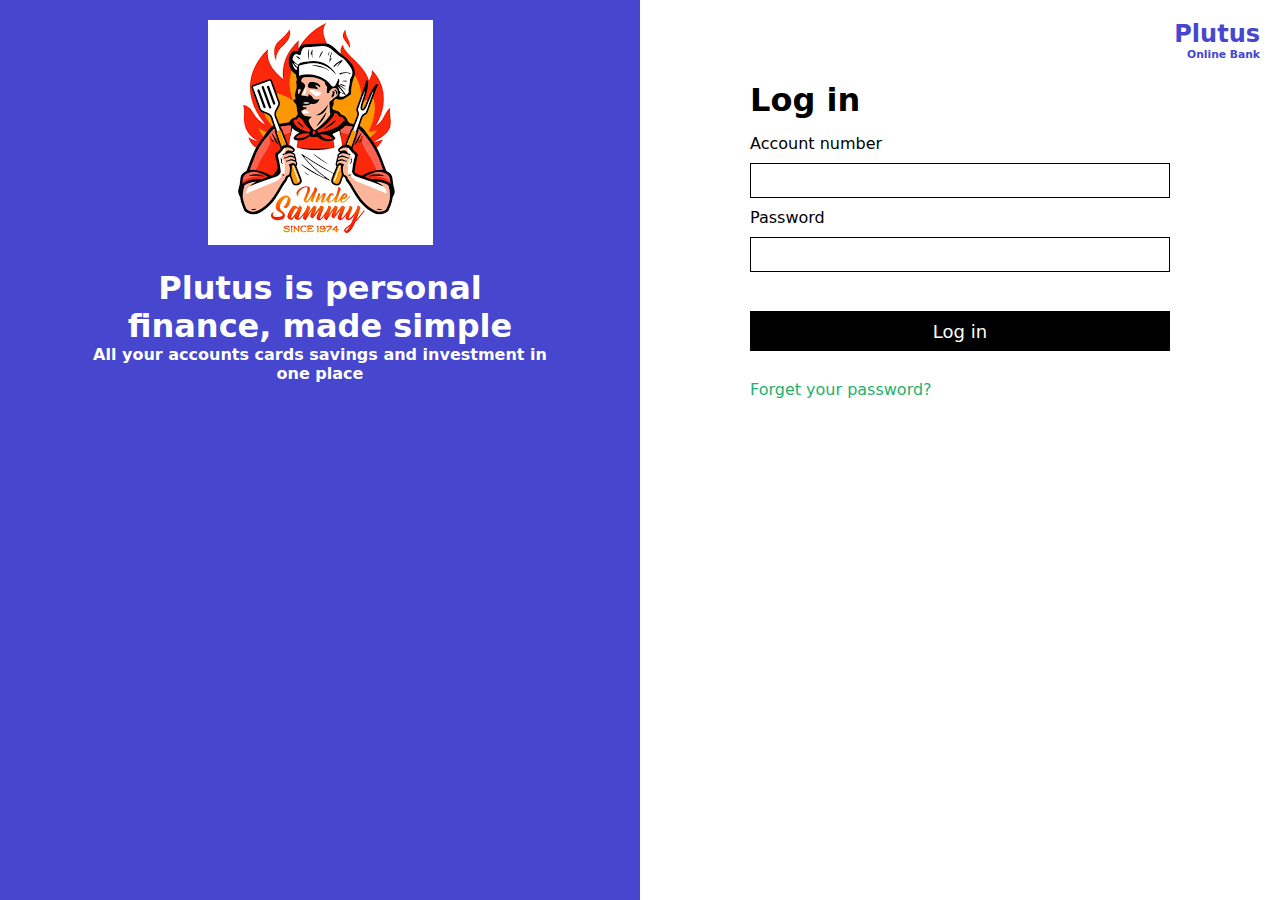
==== index.html @ 710f9108 "Rename login.html to index.html" ====
<!DOCTYPE html>
<html lang="en">
<head>
    <meta charset="UTF-8">
    <meta name="viewport" content="width=device-width, initial-scale=1.0">
    <link rel="stylesheet" href="./login.css">
    <title>Document</title>
</head>
<body>
    <div class="container">
        <div class="signup-img-side">
            <img src="./images/mylogo.png" alt="">
            <div class="signup-img-text">
                <h1>Plutus is personal finance, made simple</h1>
                <h4>All your accounts cards savings and investment in one place</h4>
            </div>
        </div>

        <div class="signup-side">
            <div class="logo">
                <h2>Plutus</h2>
                <h6>Online Bank</h6>
            </div>

            <div class="main-signup">
                <div class="main-input">
                    <h1>Log in</h1>
                    <label for="number">Account number</label>
                    <br>
                    <input type="phone">
                    <br>
                    <label for="password">Password</label>
                    <br>
                    <input type="password">
                    <br>
                    <br>
                    <form action="./verify.html">
                        <input id="login-btn" type="submit" value="Log in">
                    </form>
                    <br>
                    <a href="">Forget your password?</a>
                </div>
            </div>
        </div>
    </div>
</body>
</html>
---- login.css ----
* {
  box-sizing: border-box;
  padding: 0;
  margin: 0;
  font-family: system-ui, -apple-system, BlinkMacSystemFont, 'Segoe UI', Roboto, Oxygen, Ubuntu, Cantarell, 'Open Sans', 'Helvetica Neue', sans-serif;
}
.container{
  display: flex;
}
.signup-img-side{
  background:rgb(70, 70, 207);
  color: #fff;
  height: 100vh;
  width: 50%;
  text-align: center;
  padding: 20px;
}
.signup-img-text{
  padding: 20px 70px 50px 70px;
}
.signup-side{
  padding: 20px;
  width: 50%;
  height: 100vh;
}
.logo{
  color:rgb(70, 70, 207);
  text-align: right;
}
.main-signup{
  display:flex;
  justify-content: center;
  align-items: center;
}
.main-input{
  width: 70%;
  margin-top: 20px;
}
.main-input h1{
  margin-bottom: 15px;
}
input{
  font-size: 18px;
  margin: 10px 0;
  padding: 0 20px;
  width: 100%;
  height: 35px;
  border:1px solid #000;  
}
#login-btn{
  border-radius: 0;
  height: 40px;
  color: #fff;
  background-color: black;
}
.main-signup a{
  text-decoration: none;
  font-weight: 500;
  color: rgb(30, 177, 108);
}
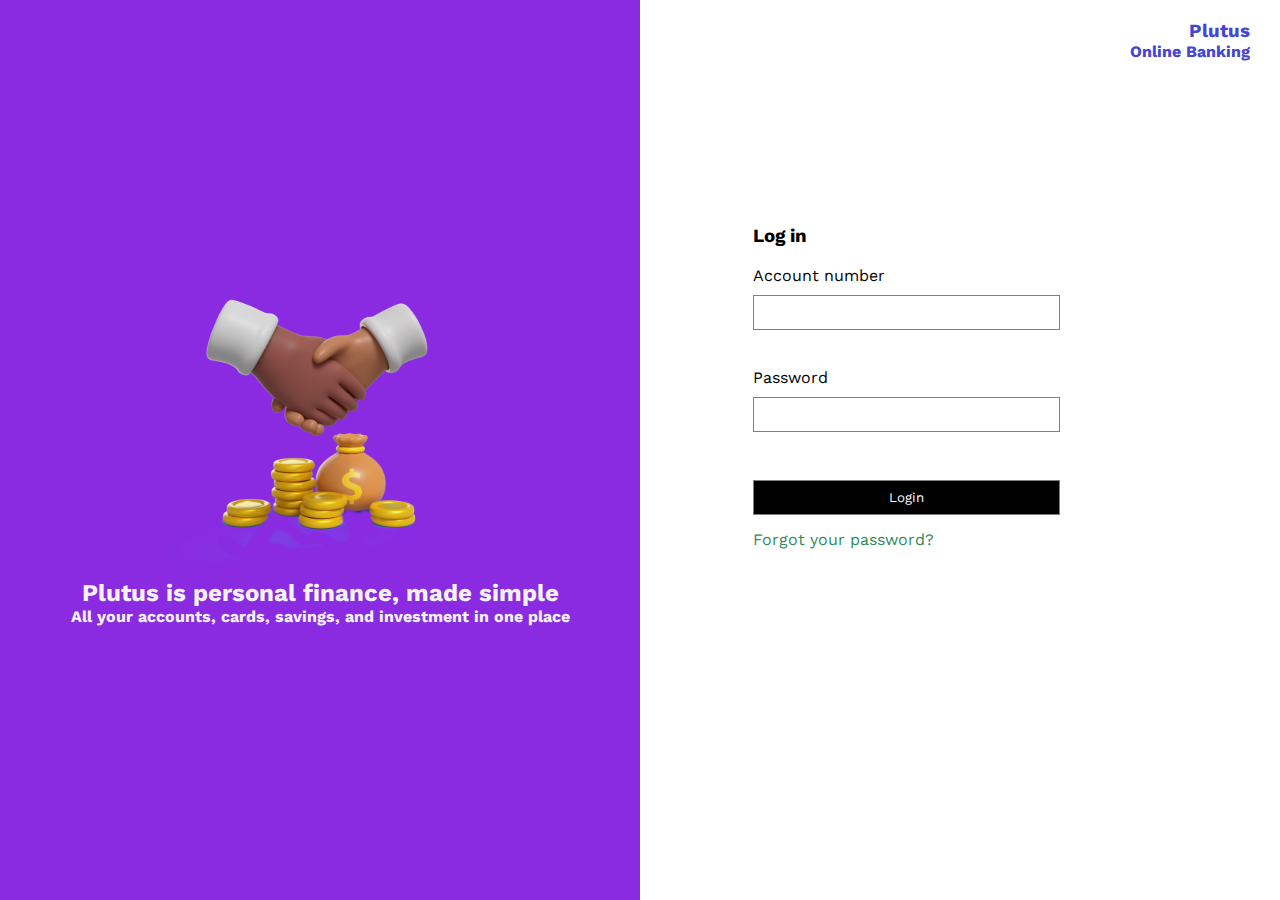
==== commit a933c6eb: "finished desktop login" ====
--- a/index.html
+++ b/index.html
@@ -1,47 +1,53 @@
 <!DOCTYPE html>
 <html lang="en">
-<head>
-    <meta charset="UTF-8">
-    <meta name="viewport" content="width=device-width, initial-scale=1.0">
+  <head>
+    <meta charset="UTF-8" />
+    <meta name="viewport" content="width=device-width, initial-scale=1.0" />
+    <link rel="preconnect" href="https://fonts.gstatic.com" crossorigin>
+    <link href="https://fonts.googleapis.com/css2?family=Merriweather:wght@300&family=Noto+Serif&family=Work+Sans&display=swap" rel="stylesheet">
     <link rel="stylesheet" href="./login.css">
     <title>Document</title>
-</head>
-<body>
+  </head>
+  <body>
     <div class="container">
-        <div class="signup-img-side">
-            <img src="./images/mylogo.png" alt="">
-            <div class="signup-img-text">
-                <h1>Plutus is personal finance, made simple</h1>
-                <h4>All your accounts cards savings and investment in one place</h4>
-            </div>
-        </div>
-
-        <div class="signup-side">
-            <div class="logo">
-                <h2>Plutus</h2>
-                <h6>Online Bank</h6>
-            </div>
-
-            <div class="main-signup">
-                <div class="main-input">
-                    <h1>Log in</h1>
-                    <label for="number">Account number</label>
-                    <br>
-                    <input type="phone">
-                    <br>
-                    <label for="password">Password</label>
-                    <br>
-                    <input type="password">
-                    <br>
-                    <br>
-                    <form action="./verify.html">
-                        <input id="login-btn" type="submit" value="Log in">
-                    </form>
-                    <br>
-                    <a href="">Forget your password?</a>
+      <div class="login">
+        <div class="login-image-text">
+            <div class="image-text-content">
+                <img src="./images/20240120_195348.png" alt="" />
+                <div class="text">
+                  <h2>Plutus is personal finance, made simple</h2>
+                  <h4>All your accounts, cards, savings, and investment in one place</h4>
                 </div>
             </div>
         </div>
+        <div class="main-login">
+            <div class="logo">
+                <h3>Plutus</h3>
+                <h4>Online Banking</h4>
+            </div>
+
+            <div class="login-input">
+                
+                <div class="main-input">
+                    <h3 class="header">Log in</h3>
+                    <br>
+                        <label for="">Account number</label>
+                        <input type="text" name="" id="">
+                    <br>
+                    <br>
+                    <br>
+                        <label for="">Password</label>
+                        <input type="password" name="" id="">
+                    <br>
+                    <br>
+                    <br>
+                        <input type="submit" name="" value="Login" id="login-btn">
+                        <a href="">Forgot your password?</a>
+                </div>
+                
+            </div>
+        </div>
+      </div>
     </div>
-</body>
+  </body>
 </html>
--- a/login.css
+++ b/login.css
@@ -2,59 +2,79 @@
   box-sizing: border-box;
   padding: 0;
   margin: 0;
-  font-family: system-ui, -apple-system, BlinkMacSystemFont, 'Segoe UI', Roboto, Oxygen, Ubuntu, Cantarell, 'Open Sans', 'Helvetica Neue', sans-serif;
+  font-family:"Work Sans";
 }
 .container{
+  width: 100%; 
+  height: 100vh;
+}
+.login{
+  width: 100vw; 
+  height: 100vh; 
   display: flex;
 }
-.signup-img-side{
-  background:rgb(70, 70, 207);
-  color: #fff;
-  height: 100vh;
+.login-image-text{
+  position: relative;
+  align-items: center;
   width: 50%;
   text-align: center;
+  vertical-align: middle;
+  margin-top: auto;
+  margin-bottom: auto;
+  background-color: blueviolet;
+  height: 100vh;
+}
+.image-text-content{
+  width: 100%;
+  position: absolute;
+  top: 50%;
+  transform: translate(0, -50%);
   padding: 20px;
 }
-.signup-img-text{
-  padding: 20px 70px 50px 70px;
+.login-image-text img{
+  height: 300px;
+  width: 300px;
 }
-.signup-side{
-  padding: 20px;
-  width: 50%;
-  height: 100vh;
+.text{
+  color: #f2f2f2;
+}
+.main-login{
+width: 50%;
+position: relative;
+padding: 20px 30px 0 0;
 }
 .logo{
-  color:rgb(70, 70, 207);
   text-align: right;
+  color: rgb(68, 68, 214);
 }
-.main-signup{
-  display:flex;
-  justify-content: center;
-  align-items: center;
+.login-input{
+
+  display: flex;
+  justify-content: center; 
 }
 .main-input{
-  width: 70%;
-  margin-top: 20px;
+  width: 60%;
+  height: 50vh; 
+  position: absolute;
+  top: 50%;
+  transform: translate(0, -50%);
 }
-.main-input h1{
+
+input{
+  outline: none;
+  width: 80%;
+  border: 1px solid gray;
+  height: 35px;
+  padding: 0 10px;
+  margin-top: 10px;
+}
+#login-btn{
+  background-color: black;
+  color: #fff;
   margin-bottom: 15px;
 }
-input{
-  font-size: 18px;
-  margin: 10px 0;
-  padding: 0 20px;
-  width: 100%;
-  height: 35px;
-  border:1px solid #000;  
+.main-input a{
+  display: block;
+  color: seagreen;
+  text-decoration: none;
 }
-#login-btn{
-  border-radius: 0;
-  height: 40px;
-  color: #fff;
-  background-color: black;
-}
-.main-signup a{
-  text-decoration: none;
-  font-weight: 500;
-  color: rgb(30, 177, 108);
-}
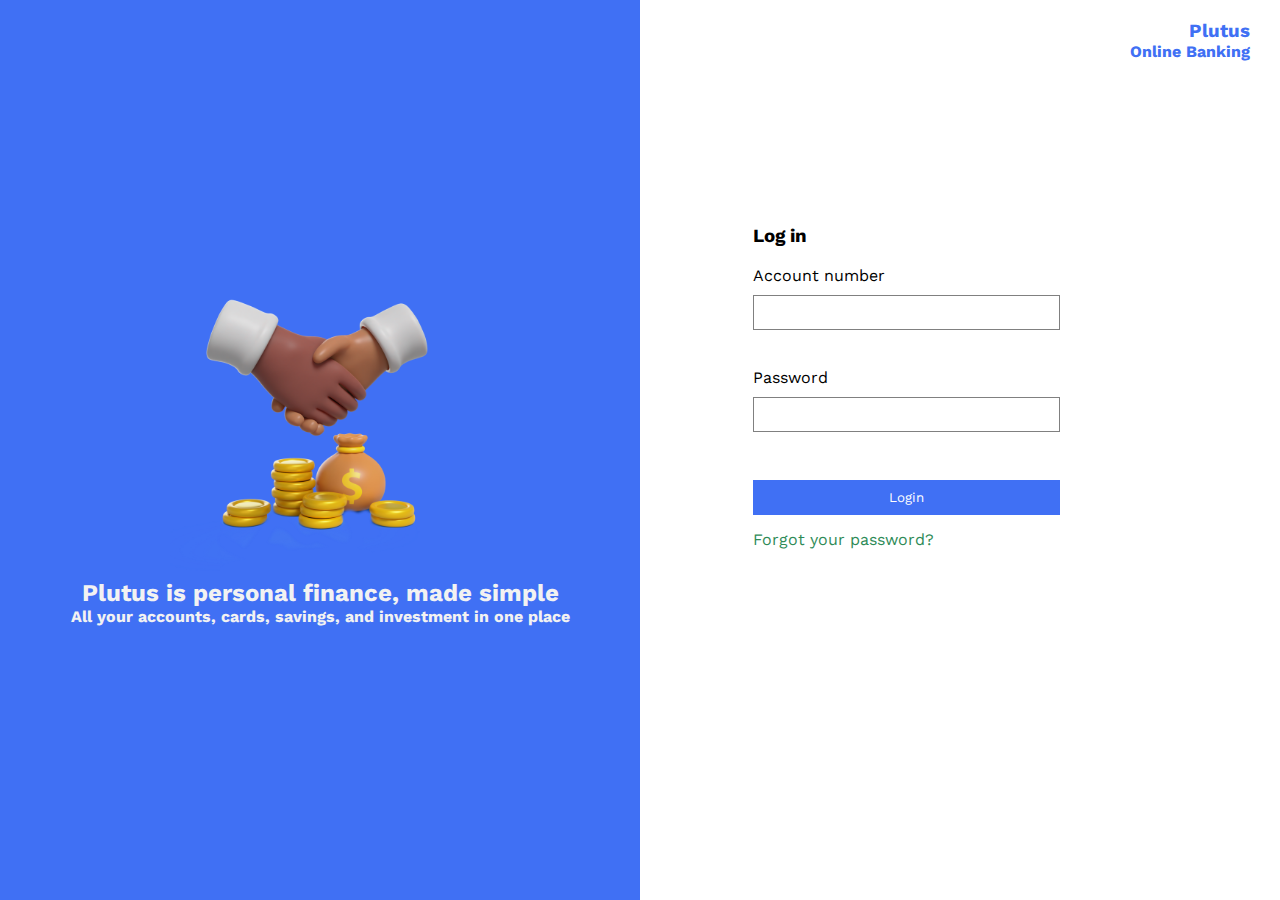
==== commit 3f3e63a4: "finished verify for mobile and desktop" ====
--- a/index.html
+++ b/index.html
@@ -37,12 +37,15 @@
                     <br>
                     <br>
                         <label for="">Password</label>
+                        <br>
                         <input type="password" name="" id="">
                     <br>
                     <br>
                     <br>
+                    <form action="./verify.html">
                         <input type="submit" name="" value="Login" id="login-btn">
                         <a href="">Forgot your password?</a>
+                    </form>
                 </div>
                 
             </div>
--- a/login.css
+++ b/login.css
@@ -21,7 +21,7 @@
   vertical-align: middle;
   margin-top: auto;
   margin-bottom: auto;
-  background-color: blueviolet;
+  background: #4070f4;
   height: 100vh;
 }
 .image-text-content{
@@ -45,7 +45,8 @@
 }
 .logo{
   text-align: right;
-  color: rgb(68, 68, 214);
+  color: #4070f4;
+
 }
 .login-input{
 
@@ -59,7 +60,6 @@
   top: 50%;
   transform: translate(0, -50%);
 }
-
 input{
   outline: none;
   width: 80%;
@@ -69,7 +69,8 @@
   margin-top: 10px;
 }
 #login-btn{
-  background-color: black;
+  border:none;
+  background: #4070f4;
   color: #fff;
   margin-bottom: 15px;
 }
@@ -78,3 +79,16 @@
   color: seagreen;
   text-decoration: none;
 }
+@media only screen and (max-width: 600px) {
+  .login-image-text{
+    display: none;
+  }
+  .main-input{
+    width: 90%;
+    margin: 0 0 0 50px;
+  }
+  .main-login{
+    padding: 20px 20px 0 0 ;
+    width: 100%;
+  }
+}